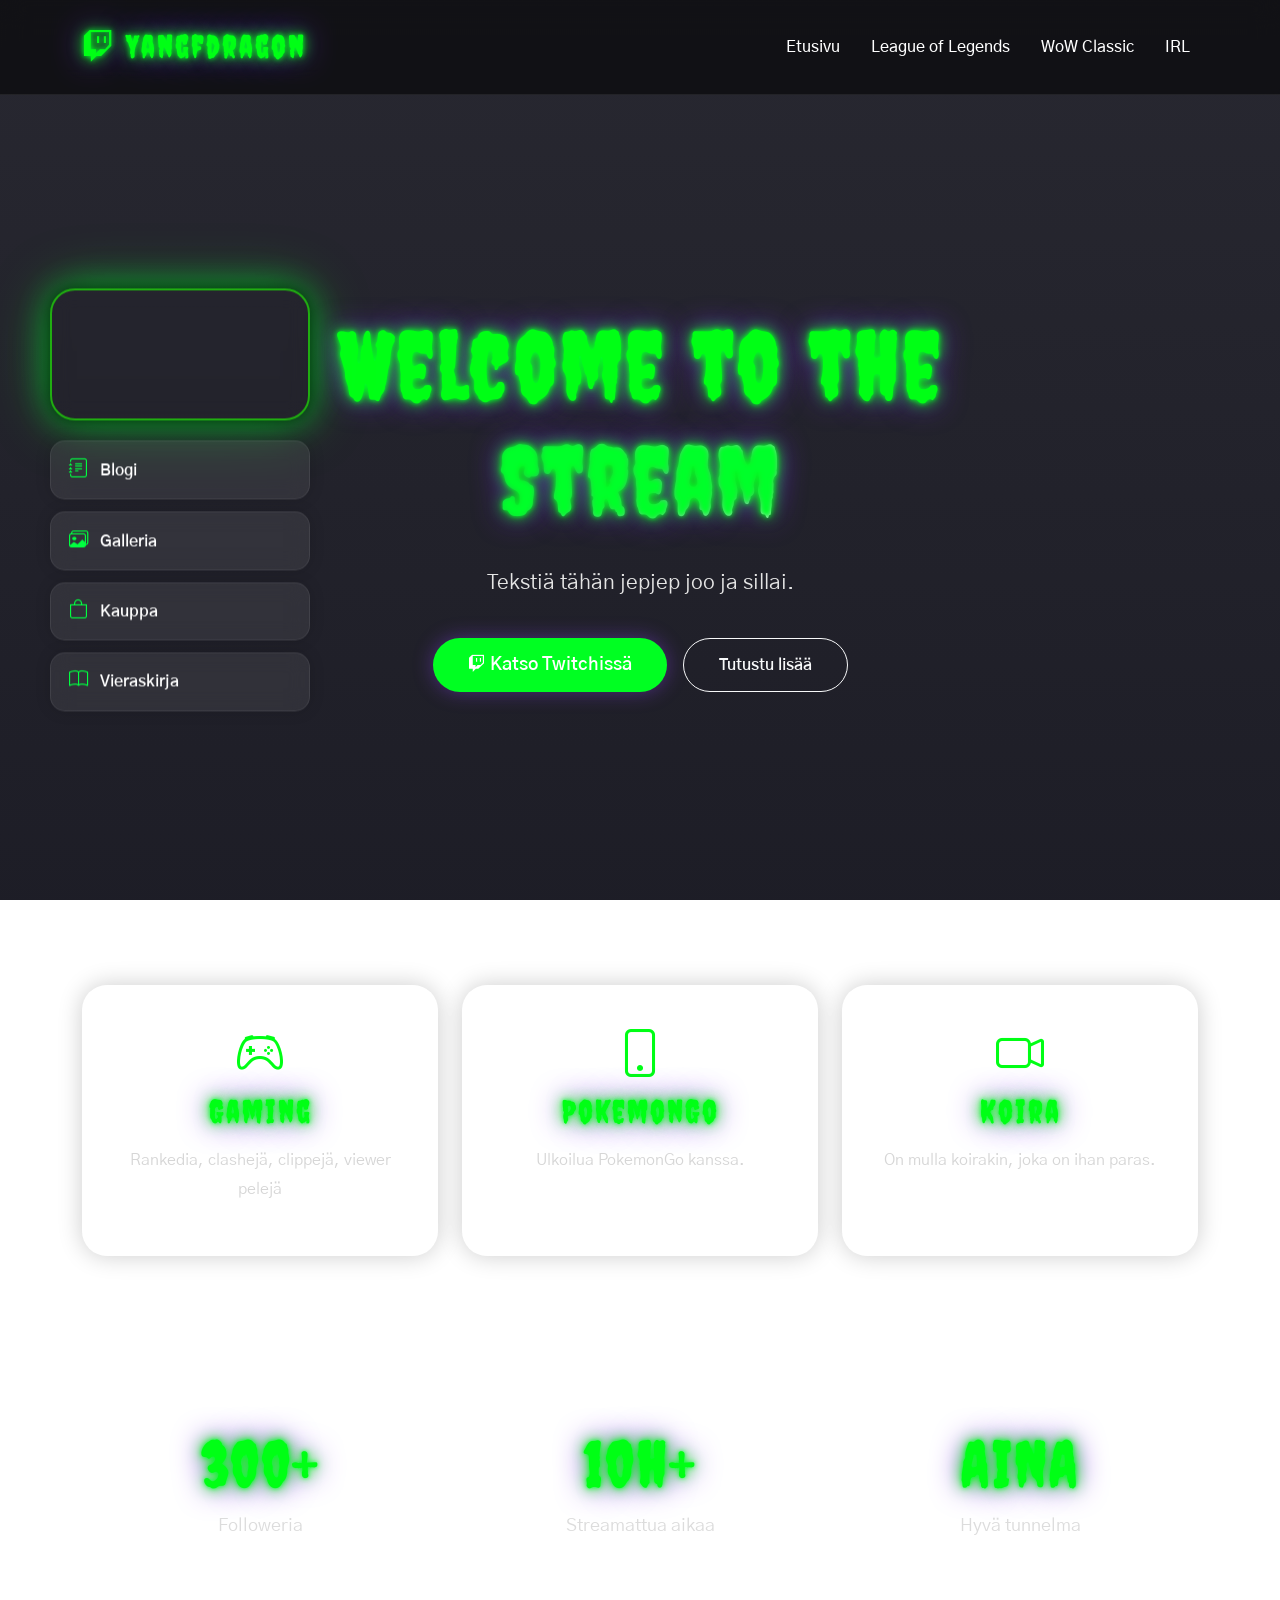
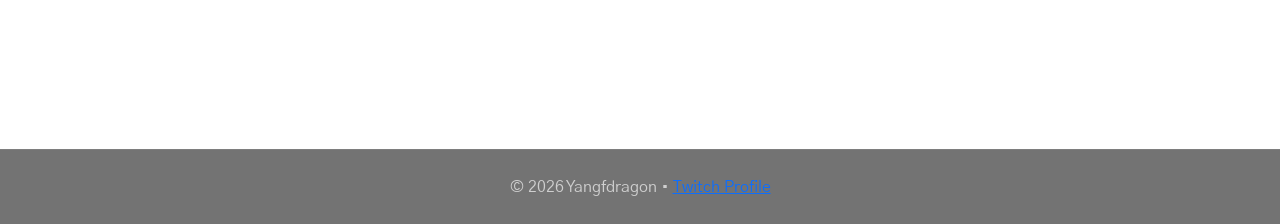
==== index.html @ 0bf956a6 "first commit" ====
<!DOCTYPE html>
<html lang="fi">
<head>

  <meta charset="UTF-8" />
  <meta name="viewport" content="width=device-width, initial-scale=1.0"/>

  <title>Twitch Streamer | Etusivu</title>

  <!-- Bootstrap -->
  <link href="https://cdn.jsdelivr.net/npm/bootstrap@5.3.3/dist/css/bootstrap.min.css" rel="stylesheet">

  <!-- Google Fonts -->
  <link rel="preconnect" href="https://fonts.googleapis.com">
  <link rel="preconnect" href="https://fonts.gstatic.com" crossorigin>

  <link href="https://fonts.googleapis.com/css2?family=Creepster&family=Gothic+A1:wght@300;400;500;700&display=swap" rel="stylesheet">

  <!-- Bootstrap Icons -->
  <link rel="stylesheet"
  href="https://cdn.jsdelivr.net/npm/bootstrap-icons@1.11.3/font/bootstrap-icons.min.css">

  <!-- Custom CSS -->
  <link rel="stylesheet" href="styles.css">

</head>

<body>


  <!-- NAVBAR -->

  <nav class="navbar navbar-expand-lg navbar-dark sticky-top">
    <div class="container">
      <a class="navbar-brand" href="https://www.twitch.tv/yangfdragon">
        <i class="bi bi-twitch"></i>
        Yangfdragon
      </a>

      <button class="navbar-toggler"
      type="button"
      data-bs-toggle="collapse"
      data-bs-target="#navbarNav">

        <span class="navbar-toggler-icon"></span>

      </button>

      <div class="collapse navbar-collapse" id="navbarNav">
        <ul class="navbar-nav ms-auto">
          <li class="nav-item">
            <a class="nav-link active" href="index.html">
              Etusivu
            </a>
          </li>

          <li class="nav-item">
            <a class="nav-link" href="lol.html">
              League of Legends
            </a>
          </li>

          <li class="nav-item">
            <a class="nav-link" href="WoW.html">
              WoW Classic
            </a>
          </li>
  <li class="nav-item">
            <a class="nav-link" href="irl.html">
              IRL
            </a>
          </li>
            </a>
          </li>
        </ul>
      </div>
    </div>
  </nav>

  <!-- HERO -->

  <section class="hero">

    <!-- VIDEO LEFT -->

    <div class="video-left">
      <video id="introVideo" autoplay muted playsinline>
        <source src="ansku.mp4" type="video/mp4">
      </video>

      <!-- VIDEO NAVBAR -->

      <div class="video-navbar">
        <a href="blog.html">
          <i class="bi bi-journal-text"></i>
          Blogi
        </a>

        <a href="galleria.html">
          <i class="bi bi-images"></i>
          Galleria
        </a>


        <a href="kauppa.html">
          <i class="bi bi-bag"></i>
          Kauppa
        </a>
        <a href="vieraskirja.html">
          <i class="bi bi-book"></i>
          Vieraskirja
        </a>
      </div>
    </div>

    <!-- HERO CONTENT -->

    <div class="hero-content">

      <h1>
        Welcome to the
        <span class="gradient-text">Stream</span>
      </h1>

      <p>
        Tekstiä tähän jepjep joo ja sillai.
      </p>

      <div class="d-flex justify-content-center gap-3 flex-wrap">

        <a href="https://www.twitch.tv/yangfdragon"
        target="_blank"
        class="btn btn-twitch">

          <i class="bi bi-twitch"></i>
          Katso Twitchissä

        </a>

        <a href="#content" class="btn btn-outline-light">

          Tutustu lisää

        </a>
      </div>
    </div>
  </section>

  <!-- CONTENT -->

  <section class="info-section" id="content">

    <div class="container">
      <div class="row g-4">
        <div class="col-lg-4">
          <div class="glass-card text-center">
            <i class="bi bi-controller"></i>
            <h3>Gaming</h3>
            <p>
              Rankedia, clashejä, clippejä, viewer pelejä
            </p>
          </div>
        </div>
        <div class="col-lg-4">

          <div class="glass-card text-center">
            <i class="bi bi-phone"></i>
            <h3>PokemonGo</h3>
            <p>
              Ulkoilua PokemonGo kanssa.
            </p>

          </div>
        </div>

        <div class="col-lg-4">
          <div class="glass-card text-center">
            <i class="bi bi-camera-video"></i>

    <h3>Koira</h3>

            <p>
              On mulla koirakin, joka on ihan paras.

          </div>
        </div>
      </div>
    </div>
  </section>

  <!-- STATS -->

  <section class="stats">

    <div class="container">
      <div class="row">
        <div class="col-md-4 mb-4">
          <div class="stat-box">
            <h2>300+</h2>
            <p>Followeria</p>

          </div>
        </div>

        <div class="col-md-4 mb-4">
          <div class="stat-box">
            <h2>10h+</h2>
            <p>Streamattua aikaa</p>

          </div>
        </div>

        <div class="col-md-4 mb-4">
          <div class="stat-box">
            <h2>AINA</h2>
            <p>Hyvä tunnelma</p>

          </div>
        </div>
      </div>
    </div>
  </section>

  <!-- FOOTER -->

 <footer>
    © 2026 Yangfdragon •
    <a href="https://www.twitch.tv/yangfdragon"
    target="_blank">
      Twitch Profile
    </a>
    </footer>


  <!-- Bootstrap JS -->

  <script src="https://cdn.jsdelivr.net/npm/bootstrap@5.3.3/dist/js/bootstrap.bundle.min.js"></script>

</body>
</html>
---- styles.css ----
/* =========================
   BODY / GLOBAL
========================= */

body{
  font-family: 'Gothic A1', sans-serif;

  background:
  linear-gradient(rgba(10,10,20,0.88), rgba(10,10,20,0.92)),
  url('https://wiki.leagueoflegends.com/en-us/images/Akali_OriginalSkin.jpg?b1ebc');

  background-size: cover;
  background-position: center;
  background-attachment: fixed;

  color: white;
  min-height: 100vh;
}

/* =========================
   HEADINGS
========================= */

h1,
h2,
h3,
.navbar-brand{
  font-family: 'Creepster', cursive;

  letter-spacing: 2px;

  color: #00ff15;

  text-shadow:
    0 0 5px #00ff2a,
    0 0 15px #02ff02,
    0 0 30px #6d28d9;
}

/* =========================
   NAVBAR
========================= */

.navbar{
  background: rgba(0,0,0,0.55) !important;

  backdrop-filter: blur(12px);

  padding: 18px;

  border-bottom: 1px solid rgba(255,255,255,0.08);
}

.navbar-brand{
  font-size: 2rem;
}

.nav-link{
  color: white !important;

  margin-left: 15px;

  transition: 0.3s;

  font-weight: 500;

  position: relative;

  font-family: 'Gothic A1', sans-serif !important;
}

.nav-link:hover{
  color: #c084fc !important;

  transform: translateY(-2px);
}

/* =========================
   HERO
========================= */

.hero{
  min-height: 90vh;

  display: flex;
  align-items: center;
  justify-content: center;

  text-align: center;

  padding: 50px 20px;

  position: relative;
}

/* =========================
   HERO CONTENT
========================= */

.hero-content{

  max-width: 850px;

  text-align: center;
}

/* ETUSIVU */

body.home-page .hero-content{

  margin-left: 420px;
}

/* MUUT SIVUT */

body:not(.home-page) .hero-content{

  margin: 0 auto;
}

.hero h1{
  font-size: 6rem;

  margin-bottom: 25px;
}

.gradient-text{
  background: linear-gradient(to right, #00ff37, #ffffff);

  background-clip: text;
  -webkit-background-clip: text;
  -webkit-text-fill-color: transparent;
}

.hero p{
  font-size: 1.3rem;

  line-height: 1.9;

  color: #e5e5e5;

  margin-bottom: 35px;
}

/* =========================
   BUTTONS
========================= */

.btn-twitch{
  background: #00ff22;

  color: white;

  border-radius: 50px;

  padding: 14px 35px;

  font-size: 1.1rem;

  font-weight: 600;

  transition: 0.3s;

  border: none;

  box-shadow: 0 0 20px rgba(145,70,255,0.4);
}

.btn-twitch:hover{
  background: #00ff00;

  transform: translateY(-3px) scale(1.03);

  color: white;

  box-shadow: 0 0 30px rgba(145,70,255,0.8);
}

.btn-outline-light{
  border-radius: 50px;

  padding: 14px 35px;

  font-weight: 600;
}

/* =========================
   INFO SECTION
========================= */

.info-section{
  padding: 80px 0;
}

.glass-card{
  background: rgba(255,255,255,0.08);

  border: 1px solid rgba(255, 255, 255, 0.08);

  border-radius: 25px;

  padding: 35px;

  backdrop-filter: blur(12px);

  transition: 0.35s;

  height: 100%;

  box-shadow: 0 0 25px rgba(0,0,0,0.2);
}

.glass-card:hover{
  transform: translateY(-10px);

  box-shadow:
    0 0 20px rgba(255, 123, 0, 0.3),
    0 0 40px rgba(70, 255, 178, 0.2);
}

.glass-card i{
  font-size: 3rem;

  color: #00ff15;

  margin-bottom: 20px;
}

.glass-card h3{
  margin-bottom: 15px;

  font-size: 2rem;
}

.glass-card p{
  color: #d6d6d6;

  line-height: 1.8;
}

/* =========================
   STATS
========================= */

.stats{
  padding: 70px 0;

  text-align: center;
}

.stat-box{
  padding: 20px;
}

.stat-box h2{
  font-size: 4rem;

  margin-bottom: 10px;
}

.stat-box p{
  color: #dcdcdc;

  font-size: 1.1rem;
}

/* =========================
   FOOTER
========================= */

footer{
  background: rgba(0,0,0,0.55);

  backdrop-filter: blur(10px);

  text-align: center;

  padding: 25px;

  margin-top: 80px;

  color: #cfcfcf;

  border-top: 1px solid rgba(255,255,255,0.08);
}

/* =========================
   VIDEO LEFT
========================= */

.video-left{
  position: absolute;

  left: 50px;
  top: 50%;

  transform: translateY(-50%);

  width: 260px;
}

.video-left video{

  width: 100%;

  display: block;

  border-radius: 25px;

  border: 2px solid rgba(32, 253, 3, 0.637);

  box-shadow:
     0 0 15px #002207,
    0 0 35px rgba(0,255,55,0.6),
    0 0 60px rgba(0,255,55,0.35);

  backdrop-filter: blur(10px);
}

/* =========================
   VIDEO NAVBAR
========================= */

.video-navbar{

  display: flex;

  flex-direction: column;

  gap: 12px;

  margin-top: 20px;
}

.video-navbar a{

  text-decoration: none;

  color: white;

  font-family: 'Gothic A1', sans-serif;

  background: rgba(255,255,255,0.08);

  border: 1px solid rgba(255,255,255,0.08);

  padding: 14px 18px;

  border-radius: 15px;

  transition: 0.3s;

  backdrop-filter: blur(10px);

  box-shadow: 0 0 15px rgba(0,0,0,0.15);

  display: flex;

  align-items: center;

  gap: 12px;

  font-weight: 600;
}

.video-navbar a:hover{

  transform: translateX(8px);

  background: rgba(145,70,255,0.25);

  border-color: rgba(192,132,252,0.4);

  box-shadow:
    0 0 15px rgba(145,70,255,0.35),
    0 0 25px rgba(145,70,255,0.2);

  color: #d9b3ff;
}

.video-navbar i{

  font-size: 1.2rem;

  color: #00ff40;
}

/* =========================
   RESPONSIVE
========================= */

@media(max-width: 768px){

  .hero{
    padding-top: 120px;
  }

  .hero-content{
    margin: 0 auto !important;
  }

  .hero h1{
    font-size: 3.5rem;
  }

  .hero p{
    font-size: 1rem;
  }

  .navbar-brand{
    font-size: 1.6rem;
  }

  .video-left{

    position: fixed;

    left: auto;
    top: auto;

    transform: none;

    width: 220px;

    margin: 0 auto 40px auto;
  }

}

/* =========================
   GALLERY
========================= */

.gallery-grid{

  display: flex;

  flex-wrap: wrap;

  gap: 25px;

  margin-top: 50px;

  justify-content: center;
}

.gallery-grid img{

  width: calc(33.333% - 20px);

  height: 320px;

  object-fit: contain;

  background: rgba(0,0,0,0.45);

  cursor: pointer;

  border-radius: 25px;

  border: 2px solid rgba(0,255,55,0.35);

  box-shadow:
    0 0 20px rgba(0,255,55,0.2),
    0 0 40px rgba(145,70,255,0.15);

  transition: 0.35s;

  padding: 10px;
}

.gallery-grid img:hover{

  transform: scale(1.03);

  box-shadow:
    0 0 25px rgba(0,255,55,0.45),
    0 0 55px rgba(145,70,255,0.25);
}

/* =========================
   LIGHTBOX
========================= */

.lightbox{
  display: none;
  position: fixed;
  inset: 0;
  z-index: 99999;

  width: 100vw;
  height: 100vh;

  background: rgba(0,0,0,0.98);

  justify-content: center;
  align-items: center;

  padding: 0;
}

.lightbox-img{
  width: 100vw;
  height: 100vh;

  object-fit: contain;

  display: block;

  margin: 0;

  border: none;
  border-radius: 0;

  background: transparent;

  box-shadow: none;

  animation: zoomIn 0.2s ease;
}

.close-lightbox{

  position: absolute;

  top: 30px;
  right: 40px;

  font-size: 3rem;

  color: white;

  cursor: pointer;

  transition: 0.3s;
}

.close-lightbox:hover{

  color: #00ff37;

  transform: scale(1.1);
}

@keyframes zoomIn{

  from{

    transform: scale(0.7);

    opacity: 0;
  }

  to{

    transform: scale(1);

    opacity: 1;
  }

}

/* MOBILE */

@media(max-width: 992px){

  .gallery-grid img{

    width: calc(50% - 20px);
  }

}

@media(max-width: 768px){

  .gallery-grid img{

    width: 100%;
  }

}
/* VIESTIT */

.guestbook-message{

  background: rgba(0,0,0,0.45);

  border: 2px solid rgba(0,255,55,0.35);

  border-radius: 20px;

  padding: 18px 22px;

  margin-bottom: 15px;

  color: #00ff37;

  font-family: 'Creepster', cursive;

  font-size: 1.4rem;

  letter-spacing: 1px;

  text-shadow:
    0 0 5px #00ff37,
    0 0 15px rgba(0,255,55,0.4);

  box-shadow:
    0 0 15px rgba(0,255,55,0.15);

  transition: 0.3s;
}

.guestbook-message:hover{

  transform: scale(1.02);

  box-shadow:
    0 0 25px rgba(0,255,55,0.35);
}

/* BUTTON */

#guestbook-form button{

  padding: 15px 30px;

  border: none;

  border-radius: 18px;

  background: linear-gradient(
    135deg,
    #00ff37,
    #00c92c
  );

  color: black;

  font-family: 'Gothic A1', sans-serif;

  font-size: 1rem;

  font-weight: 700;

  cursor: pointer;

  transition: 0.3s;

  box-shadow:
    0 0 15px rgba(0,255,55,0.35);
}

#guestbook-form button:hover{

  transform: translateY(-3px) scale(1.05);

  box-shadow:
    0 0 25px rgba(0,255,55,0.7),
    0 0 45px rgba(0,255,55,0.35);
}
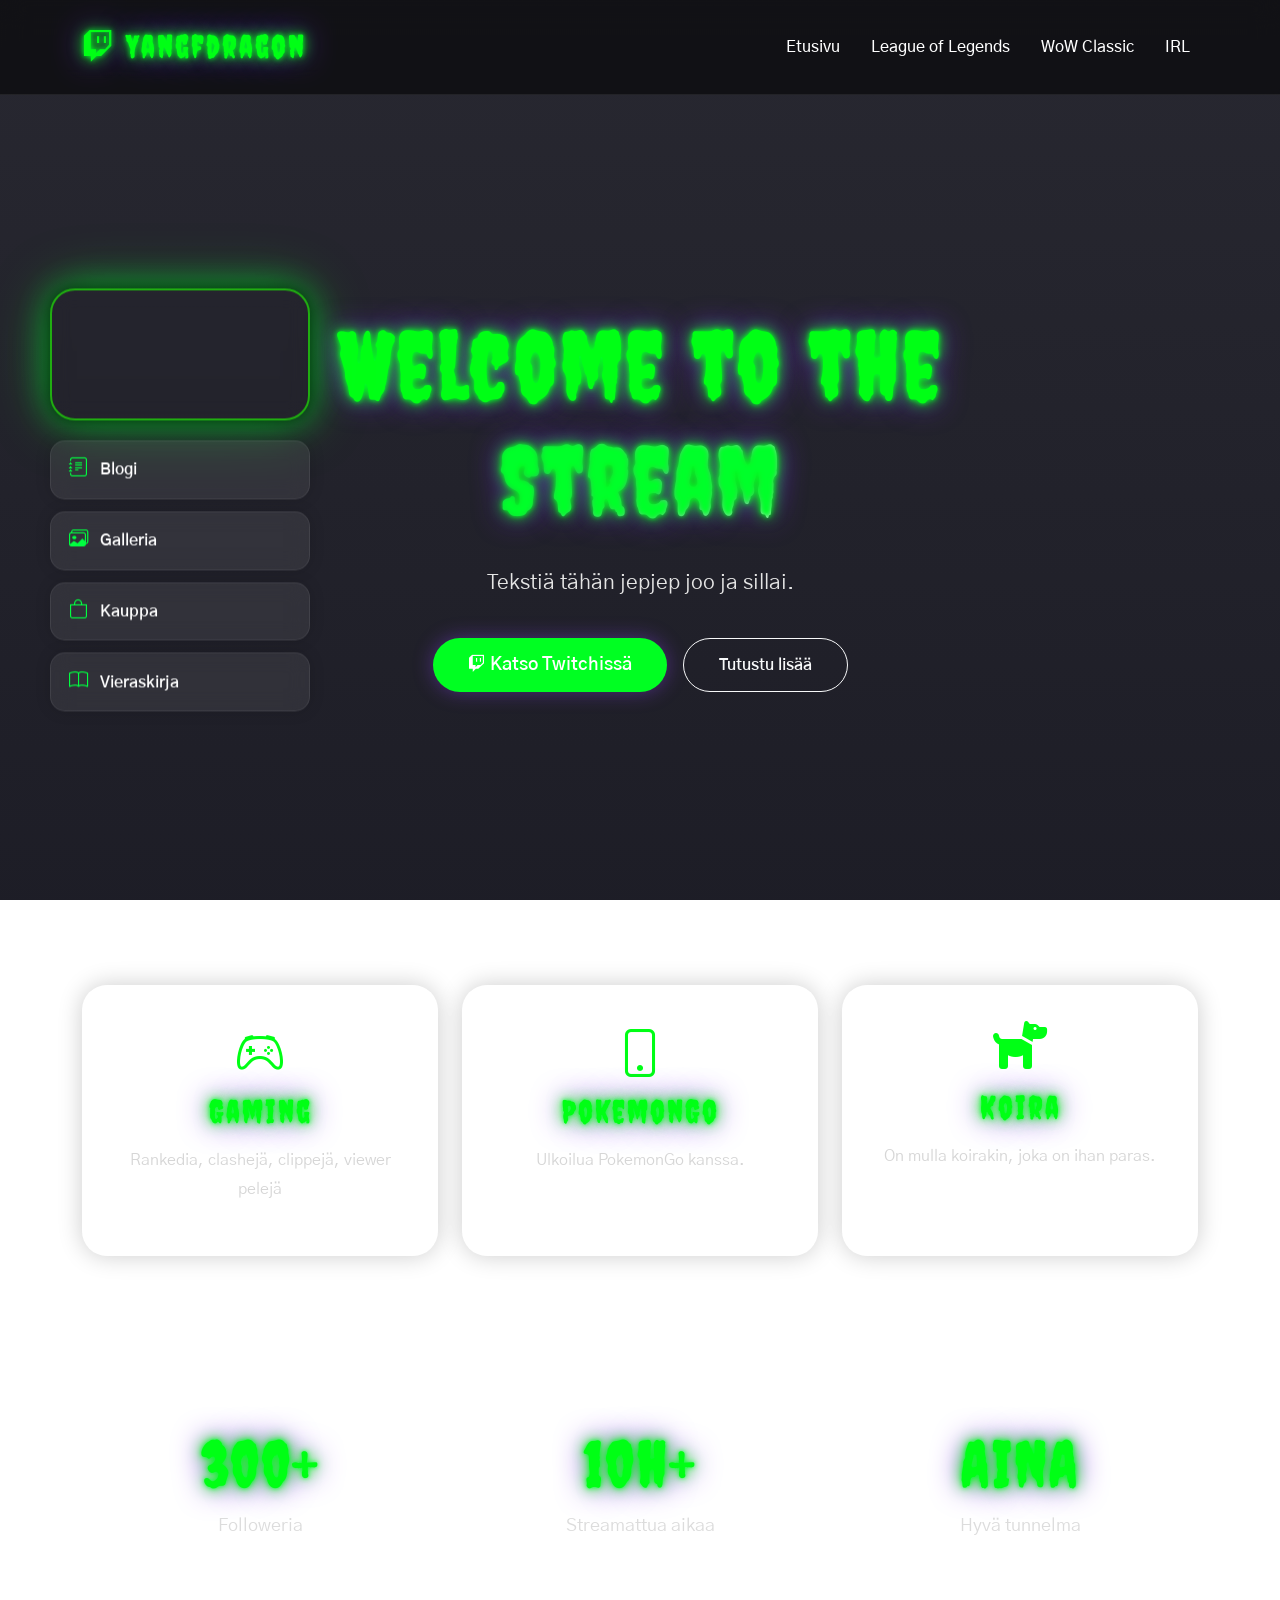
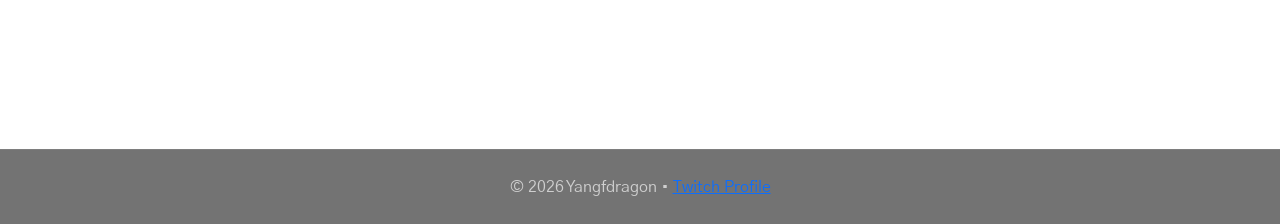
==== commit 7c742ec8: "iconeja v2" ====
--- a/index.html
+++ b/index.html
@@ -5,7 +5,7 @@
   <meta charset="UTF-8" />
   <meta name="viewport" content="width=device-width, initial-scale=1.0"/>
 
-  <title>Twitch Streamer | Etusivu</title>
+  <title>Twitch Streamer Yangfdragon | Etusivu</title>
 
   <!-- Bootstrap -->
   <link href="https://cdn.jsdelivr.net/npm/bootstrap@5.3.3/dist/css/bootstrap.min.css" rel="stylesheet">
@@ -19,6 +19,8 @@
   <!-- Bootstrap Icons -->
   <link rel="stylesheet"
   href="https://cdn.jsdelivr.net/npm/bootstrap-icons@1.11.3/font/bootstrap-icons.min.css">
+  <link rel="stylesheet" href="https://cdnjs.cloudflare.com/ajax/libs/font-awesome/6.5.0/css/all.min.css">
+
 
   <!-- Custom CSS -->
   <link rel="stylesheet" href="styles.css">
@@ -175,7 +177,7 @@
 
         <div class="col-lg-4">
           <div class="glass-card text-center">
-            <i class="bi bi-camera-video"></i>
+            <i class="fa-solid fa-dog"></i>
 
     <h3>Koira</h3>
 
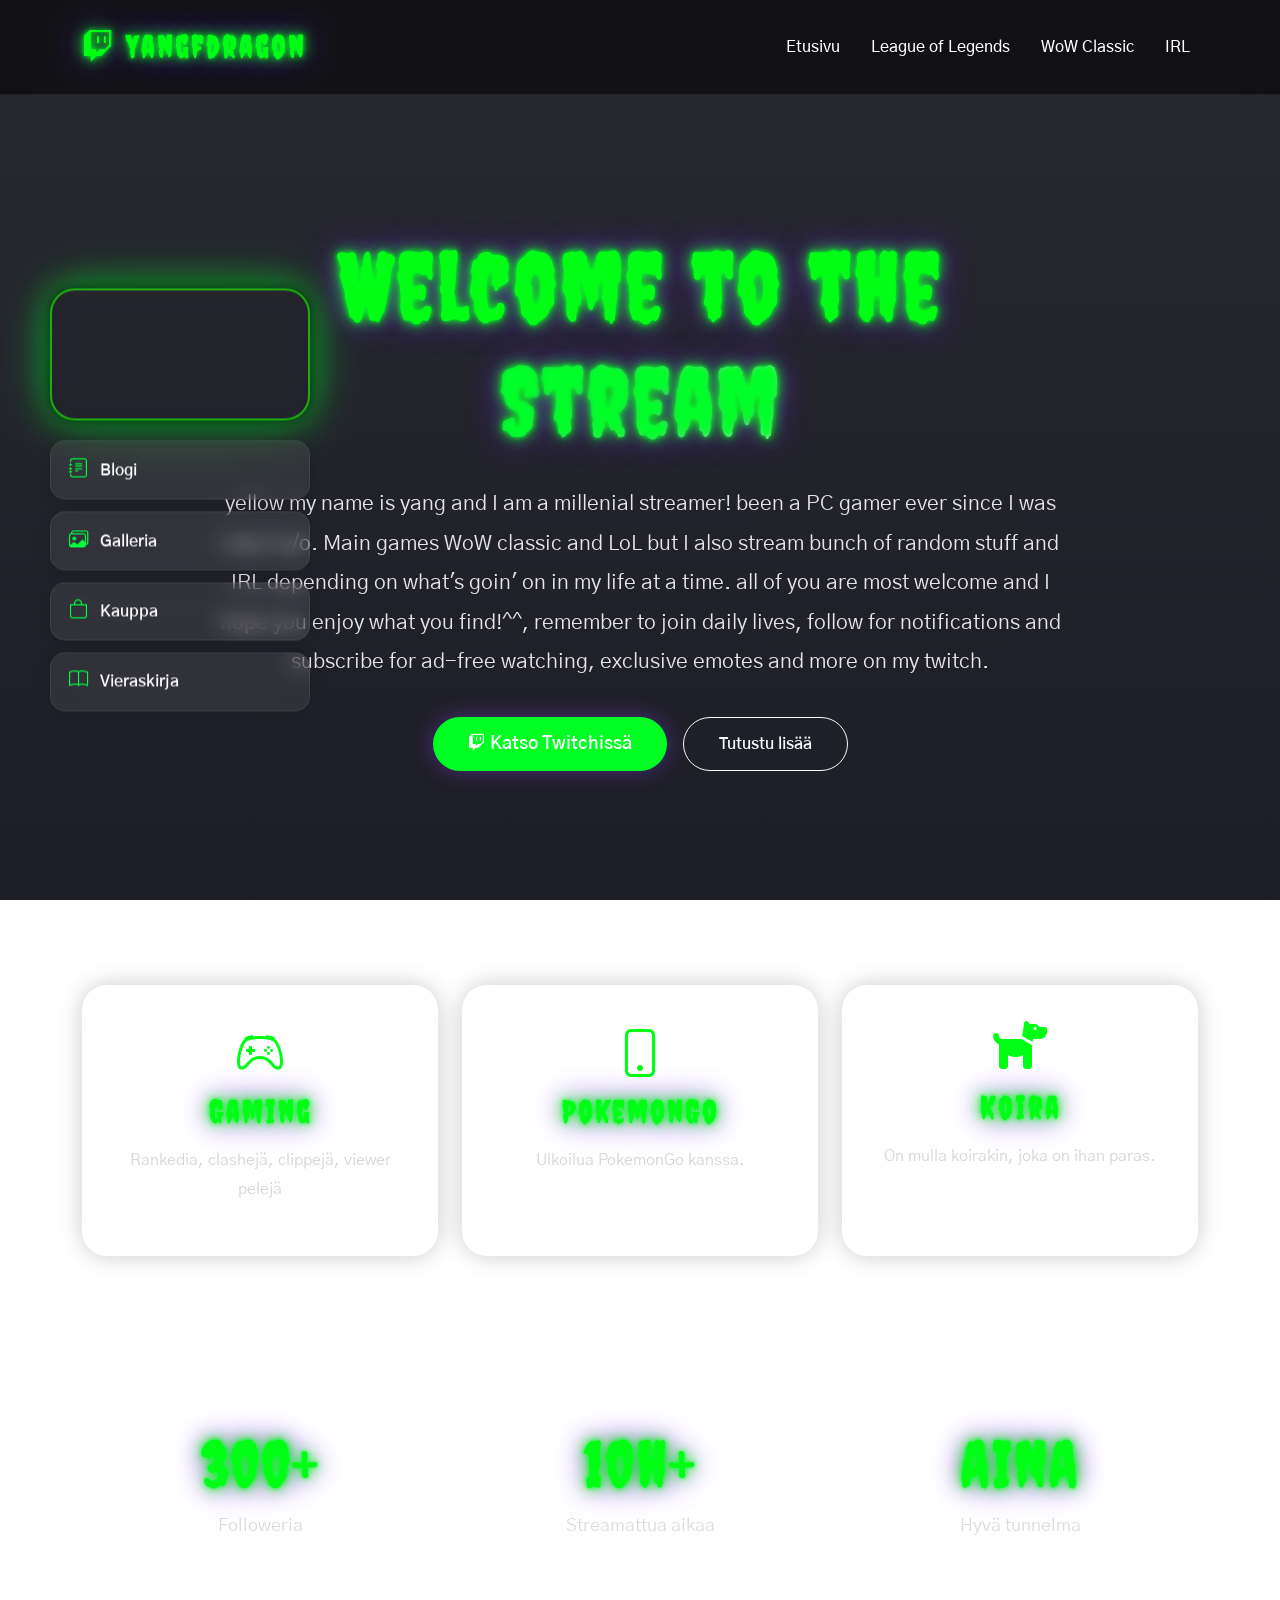
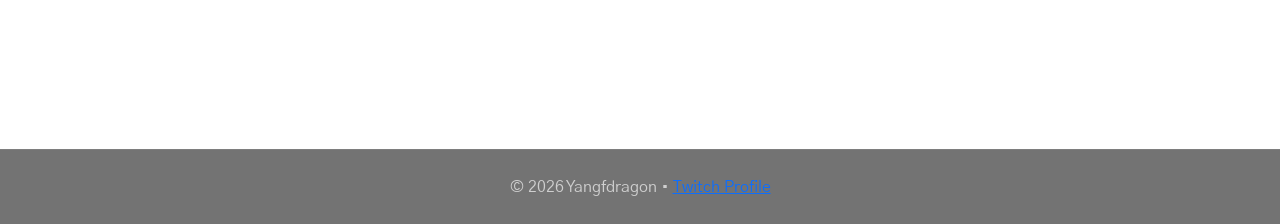
==== commit f1cedf6e: "lisätty tekstiä wow/lol/irl" ====
--- a/index.html
+++ b/index.html
@@ -125,7 +125,11 @@
       </h1>
 
       <p>
-        Tekstiä tähän jepjep joo ja sillai.
+        yellow my name is yang and I am a millenial streamer!
+        been a PC gamer ever since I was only 4 y/o. Main games WoW classic and LoL but I also stream bunch of random stuff and IRL 
+        depending on what's goin' on in my life at a time.
+        all of you are most welcome and I hope you enjoy what you find!^^,
+        remember to join daily lives, follow for notifications and subscribe for ad-free watching, exclusive emotes and more on my twitch.
       </p>
 
       <div class="d-flex justify-content-center gap-3 flex-wrap">
